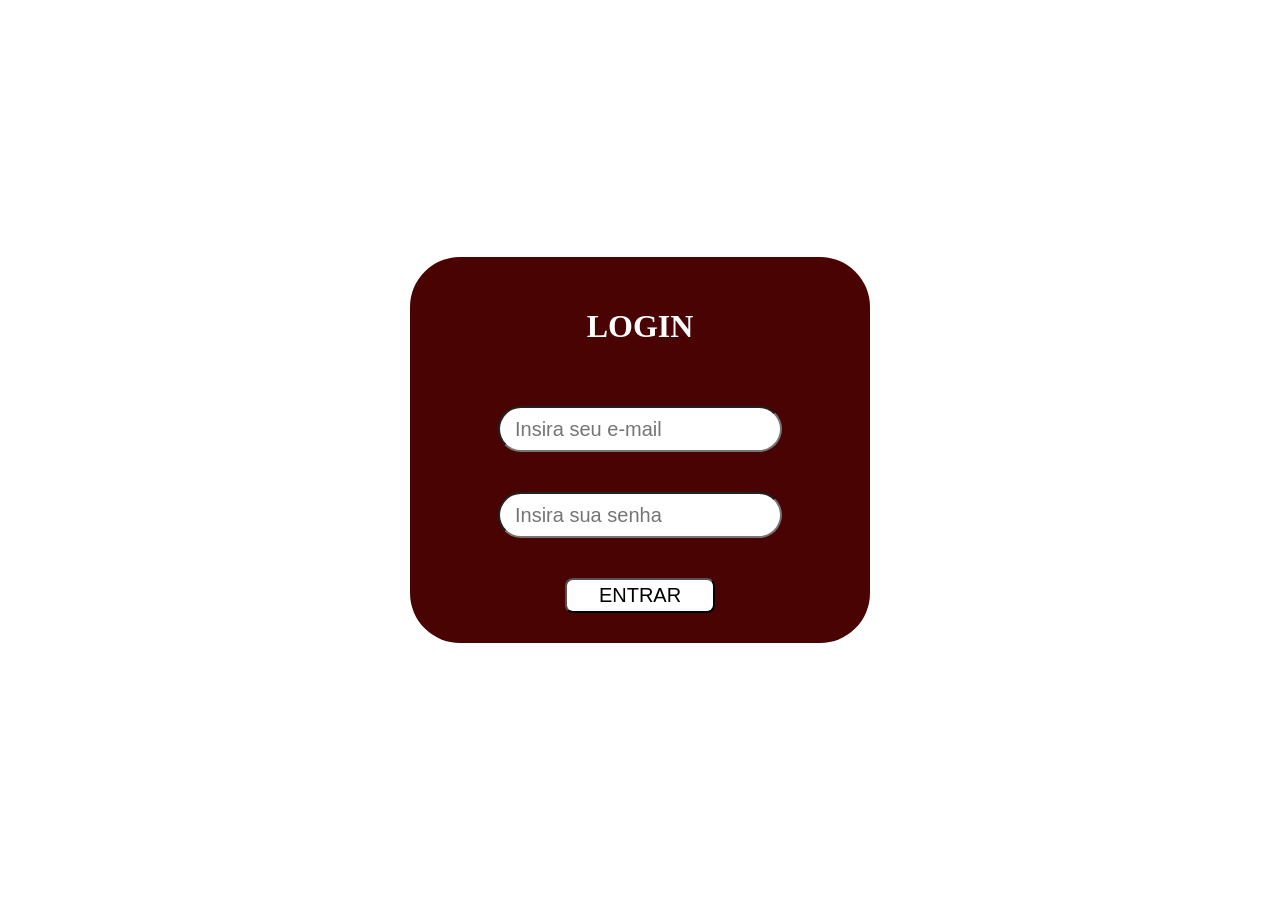
==== front-end/login/index.html @ dbeb5dda "Criação do front-end da página de login e da página do perfil de usuário" ====
<!DOCTYPE html>
<html lang="pt-BR">
<head>
    <meta charset="UTF-8">
    <link rel="stylesheet" href="./style.css">
    <meta name="viewport" content="width=device-width, initial-scale=1.0">
    <script src="./script.js" defer></script>
    <!defer: adia a execução do JavaScript até que o HTML
    seja totalmente carregado, melhorando a velocidade de carregamento
    da página.>
    <title>Projeto API</title>
</head>
<body>
    <div class="container">
        <h1>LOGIN</h1>
        <form action="">
            <input type="email" class="email"name="email" placeholder="Insira seu e-mail">
            <input type="password" class="senha" name="senha" placeholder="Insira sua senha">
            <button>ENTRAR</button>
        </form>
    </div>
</body>
</html>
---- front-end/login/style.css ----
body {
    display: flex;
    justify-content: center;
    align-items: center;
    margin: 0;
    height: 100vh;
}

h1 {   
    color: white;
}

.container {
    width: 400px;
    border-radius: 50px;
    text-align: center;
    background-color: rgb(73, 3, 3);
    padding: 30px;   
}

input {
    width: 250px;
    height: 30px;
    border-radius: 30px;
    padding: 6px 15px 6px 15px;
    margin-top: 40px;
    font-size: 20px;
}

button {
    width: 150px;
    background-color:white;
    color: rgb(73, 3, 3)e;
    margin-top: 40px;
    font-size: 20px;
    padding: 4px;
    border-radius: 8px;
}
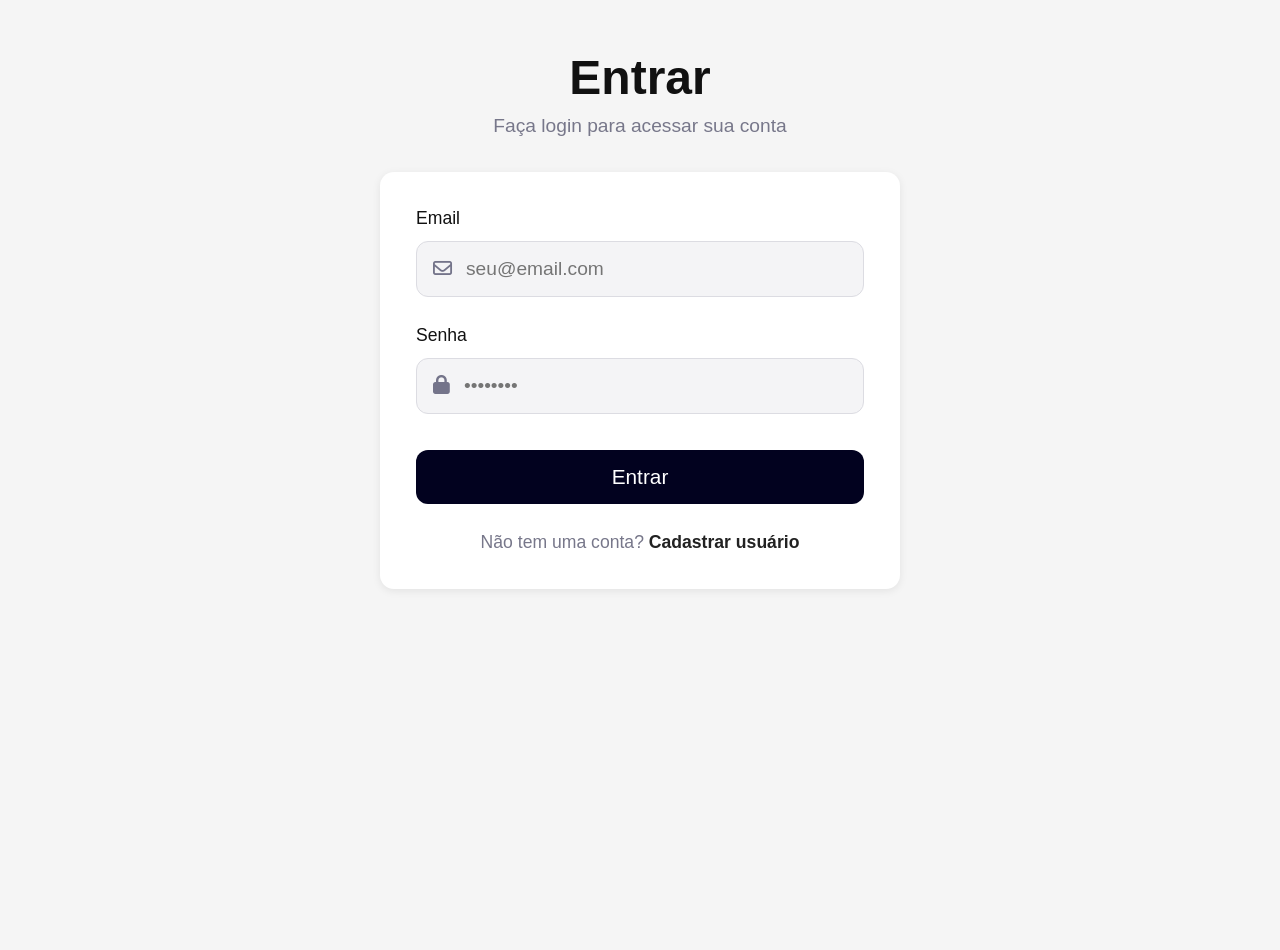
==== commit 5c8f057a: "Estilização das telas" ====
--- a/front-end/login/index.html
+++ b/front-end/login/index.html
@@ -2,22 +2,68 @@
 <html lang="pt-BR">
 <head>
     <meta charset="UTF-8">
-    <link rel="stylesheet" href="./style.css">
     <meta name="viewport" content="width=device-width, initial-scale=1.0">
+    <title>Login</title>
+
+    <link rel="stylesheet"
+        href="https://cdnjs.cloudflare.com/ajax/libs/font-awesome/6.5.2/css/all.min.css">
+
+    <link rel="stylesheet" href="style.css">
     <script src="./script.js" defer></script>
-    <!defer: adia a execução do JavaScript até que o HTML
-    seja totalmente carregado, melhorando a velocidade de carregamento
-    da página.>
-    <title>Projeto API</title>
 </head>
 <body>
-    <div class="container">
-        <h1>LOGIN</h1>
-        <form action="">
-            <input type="email" class="email"name="email" placeholder="Insira seu e-mail">
-            <input type="password" class="senha" name="senha" placeholder="Insira sua senha">
-            <button>ENTRAR</button>
-        </form>
-    </div>
+
+    <main class="login-container">
+
+        <div class="login-header">
+            <h1>Entrar</h1>
+            <p>Faça login para acessar sua conta</p>
+        </div>
+
+        <section class="login-card">
+
+            <form>
+
+                <div class="form-group">
+                    <label for="email">Email</label>
+
+                    <div class="input-group">
+                        <i class="fa-regular fa-envelope"></i>
+                        <input
+                            type="email"
+                            id="email"
+                            placeholder="seu@email.com"
+                            required>
+                    </div>
+                </div>
+
+                <div class="form-group">
+                    <label for="senha">Senha</label>
+
+                    <div class="input-group">
+                        <i class="fa-solid fa-lock"></i>
+                        <input
+                            type="password"
+                            id="senha"
+                            placeholder="••••••••"
+                            required>
+                    </div>
+                </div>
+
+                <button type="submit" class="btn-login">
+                    Entrar
+                </button>
+
+            </form>
+
+            <p class="register-text">
+                Não tem uma conta?
+                <a href="#">Cadastrar usuário</a>
+            </p>
+
+        </section>
+
+    </main>
+
 </body>
 </html>
--- a/front-end/login/style.css
+++ b/front-end/login/style.css
@@ -1,38 +1,139 @@
-body {
-    display: flex;
-    justify-content: center;
-    align-items: center;
+* {
     margin: 0;
-    height: 100vh;
+    padding: 0;
+    box-sizing: border-box;
 }
 
-h1 {   
-    color: white;
+body {
+    font-family: Arial, Helvetica, sans-serif;
+    background: #f5f5f5;
+    color: #111;
+    min-height: 100vh;
 }
 
-.container {
-    width: 400px;
-    border-radius: 50px;
-    text-align: center;
-    background-color: rgb(73, 3, 3);
-    padding: 30px;   
+.login-container {
+    max-width: 900px;
+    margin: 50px auto;
+    padding: 0 20px;
 }
 
-input {
-    width: 250px;
-    height: 30px;
-    border-radius: 30px;
-    padding: 6px 15px 6px 15px;
-    margin-top: 40px;
-    font-size: 20px;
+.login-header {
+    text-align: center;
+    margin-bottom: 35px;
 }
 
-button {
-    width: 150px;
-    background-color:white;
-    color: rgb(73, 3, 3)e;
-    margin-top: 40px;
-    font-size: 20px;
-    padding: 4px;
-    border-radius: 8px;
+.login-header h1 {
+    font-size: 3rem;
+    font-weight: 700;
+    margin-bottom: 10px;
 }
+
+.login-header p {
+    color: #77778a;
+    font-size: 1.2rem;
+}
+
+.login-card {
+    max-width: 520px;
+    margin: 0 auto;
+    background: #fff;
+    border-radius: 14px;
+    padding: 36px;
+    box-shadow: 0 2px 8px rgba(0, 0, 0, 0.08);
+}
+
+.form-group {
+    margin-bottom: 28px;
+}
+
+.form-group label {
+    display: block;
+    margin-bottom: 12px;
+    font-size: 1.1rem;
+    font-weight: 500;
+}
+
+.input-group {
+    display: flex;
+    align-items: center;
+    gap: 14px;
+
+    background: #f4f4f6;
+    border: 1px solid #dcdce2;
+    border-radius: 12px;
+
+    height: 56px;
+    padding: 0 16px;
+}
+
+.input-group i {
+    color: #74748a;
+    font-size: 1.2rem;
+}
+
+.input-group input {
+    width: 100%;
+    border: none;
+    background: transparent;
+    font-size: 1.2rem;
+    outline: none;
+    color: #222;
+}
+
+.btn-login {
+    width: 100%;
+    height: 54px;
+
+    border: none;
+    border-radius: 12px;
+
+    background: #02021f;
+    color: white;
+
+    font-size: 1.3rem;
+    cursor: pointer;
+
+    margin-top: 8px;
+
+    transition: opacity 0.2s;
+}
+
+.btn-login:hover {
+    opacity: 0.92;
+}
+
+.register-text {
+    text-align: center;
+    margin-top: 28px;
+    color: #77778a;
+    font-size: 1.1rem;
+}
+
+.register-text a {
+    color: #222;
+    text-decoration: none;
+    font-weight: 600;
+}
+
+.register-text a:hover {
+    text-decoration: underline;
+}
+
+@media (max-width: 768px) {
+
+    .login-header h1 {
+        font-size: 2.2rem;
+    }
+
+    .login-card {
+        padding: 24px;
+    }
+
+    .input-group input {
+        font-size: 1rem;
+    }
+
+    .register-text {
+        font-size: 1rem;
+    }
+}
